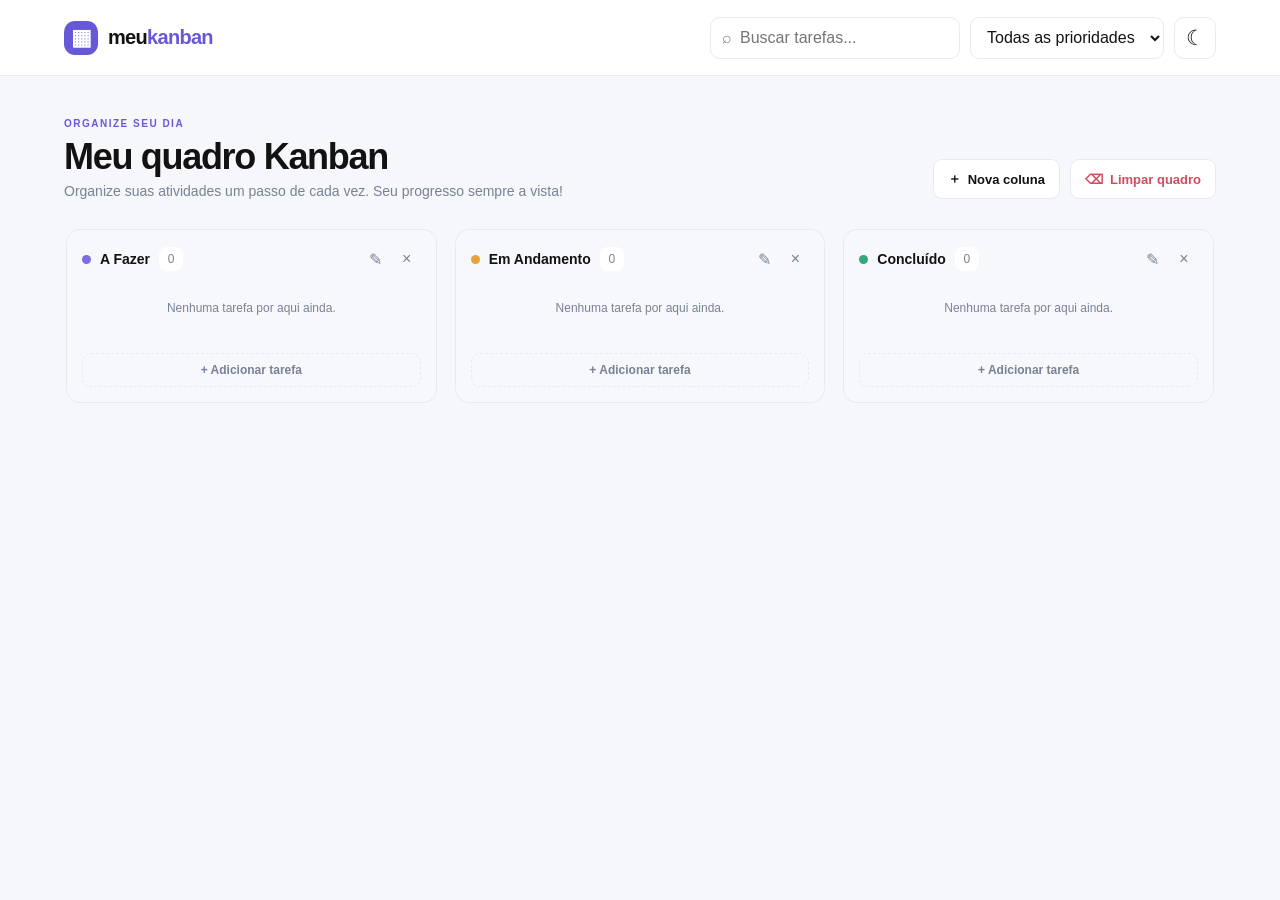
==== index.html @ 125c1226 "codigo projeto kanban" ====
<!doctype html>
<html lang="pt-BR">
<head>
  <!-- Define a codificação, a adaptação para telas móveis e a cor do navegador. -->
  <meta charset="utf-8">
  <meta name="viewport" content="width=device-width, initial-scale=1">
  <meta name="theme-color" content="#f5f7fb">
  <!-- Identifica a página e carrega os estilos e o comportamento da aplicação. -->
  <title>Meu Kanban</title>
  <link rel="stylesheet" href="style.css">
  <script src="script.js" defer></script>
</head>
<body>
  <!-- Cabeçalho com a marca, busca, filtro de prioridade e alternância de tema. -->
  <header class="app-header">
    <!-- A marca também funciona como link para o início da página. -->
    <a class="brand" href="#" aria-label="Meu Kanban, início">
      <span class="brand-icon" aria-hidden="true">▦</span>
      <span>meu<span class="brand-accent">kanban</span></span>
    </a>
    <div class="header-actions">
      <!-- Os rótulos invisíveis dão nomes acessíveis aos controles. -->
      <label class="sr-only" for="busca">Buscar tarefas</label>
      <span class="search-wrap">
        <span aria-hidden="true">⌕</span>
        <input id="busca" type="search" placeholder="Buscar tarefas..." autocomplete="off">
      </span>
      <!-- Filtra os cartões pelo nível de prioridade selecionado. -->
      <label class="sr-only" for="filtro-prioridade">Filtrar por prioridade</label>
      <select id="filtro-prioridade" class="filter-select">
        <option value="">Todas as prioridades</option>
        <option value="baixa">Baixa</option>
        <option value="media">Média</option>
        <option value="alta">Alta</option>
      </select>
      <!-- O JavaScript atualiza o ícone e o rótulo conforme o tema ativo. -->
      <button id="btn-tema" class="icon-button" type="button" aria-label="Ativar tema escuro" title="Alternar tema">
        <span aria-hidden="true">☾</span>
      </button>
    </div>
  </header>

  <!-- Área principal: apresentação, ações globais, avisos e quadro renderizado. -->
  <main class="main-content">
    <section class="intro" aria-labelledby="titulo-pagina">
      <div>
        <p class="eyebrow">ORGANIZE SEU DIA</p>
        <h1 id="titulo-pagina">Meu quadro Kanban</h1>
        <p class="subtitle">Organize suas atividades um passo de cada vez. Seu progresso sempre a vista!</p>
      </div>
      <!-- Ações para criar colunas e remover todas as tarefas do quadro. -->
      <div class="board-actions">
        <button id="btn-adicionar-coluna" class="button button-secondary" type="button">
          <span aria-hidden="true">＋</span> Nova coluna
        </button>
        <button id="btn-limpar" class="button button-danger" type="button">
          <span aria-hidden="true">⌫</span> Limpar quadro
        </button>
      </div>
    </section>

    <!-- Região acessível usada para mensagens temporárias de erro e orientação. -->
    <p id="aviso" class="notice" role="status" aria-live="polite" hidden></p>
    <!-- O JavaScript preenche este contêiner com as colunas e os cartões. -->
    <section id="quadro" class="board" aria-label="Quadro Kanban"></section>
  </main>

  <!-- Diálogo de criação e edição de tarefas, aberto pelo código JavaScript. -->
  <dialog id="modal-tarefa" class="task-dialog" aria-labelledby="modal-titulo">
    <form id="form-tarefa" novalidate>
      <!-- Título e controle para fechar o formulário. -->
      <div class="dialog-heading">
        <div>
          <p class="eyebrow">SEU QUADRO, SUAS REGRAS</p>
          <h2 id="modal-titulo">Nova tarefa</h2>
        </div>
        <button id="btn-fechar-modal" class="icon-button close-button" type="button" aria-label="Fechar janela">×</button>
      </div>

      <!-- Campos principais; o título é obrigatório e a validação é exibida no formulário. -->
      <label for="campo-titulo">Título <span aria-hidden="true">*</span></label>
      <input id="campo-titulo" name="titulo" type="text" maxlength="120" required placeholder="Ex.: Preparar apresentação">
      <p id="erro-titulo" class="field-error" role="alert" hidden>Informe um título para a tarefa.</p>

      <!-- Descrição opcional com limite de caracteres. -->
      <label for="campo-descricao">Descrição <span class="optional">(opcional)</span></label>
      <textarea id="campo-descricao" name="descricao" rows="4" maxlength="1000" placeholder="Adicione mais detalhes..."></textarea>

      <!-- Prioridade inicial e data de entrega opcional da tarefa. -->
      <div class="form-row">
        <div>
          <label for="campo-prioridade">Prioridade</label>
          <select id="campo-prioridade" name="prioridade">
            <option value="baixa">Baixa</option>
            <option value="media" selected>Média</option>
            <option value="alta">Alta</option>
          </select>
        </div>
        <div>
          <label for="campo-entrega">Data de entrega <span class="optional">(opcional)</span></label>
          <input id="campo-entrega" name="entrega" type="date">
        </div>
      </div>

      <!-- Permite descartar o formulário ou salvar a tarefa. -->
      <div class="dialog-actions">
        <button id="btn-cancelar" class="button button-secondary" type="button">Cancelar</button>
        <button class="button button-primary" type="submit">Salvar tarefa</button>
      </div>
    </form>
  </dialog>
</body>
</html>
---- style.css ----
/* Variáveis visuais do tema claro, usado como aparência padrão da aplicação. */
:root {
  color-scheme: light;
  --page: #f5f7fb;
  --surface: #ffffff;
  --surface-soft: #f8f9fc;
  --text: #121213;
  --muted: #788196;
  --line: #e7eaf1;
  --accent: #6758d8;
  --accent-hover: #5546c5;
  --shadow: 0 10px 28px rgb(34 42 68 / 7%);
  --low: #25966b;
  --low-bg: #e5f6ee;
  --medium: #c18116;
  --medium-bg: #fff3d8;
  --high: #d34b60;
  --high-bg: #ffeaed;
}

/* Substitui as cores globais quando o documento está no tema escuro. */
:root[data-tema="escuro"] {
  color-scheme: dark;
  --page: #171a24;
  --surface: #222633;
  --surface-soft: #101011;
  --text: #edf0f7;
  --muted: #a4acc0;
  --line: #363c4d;
  --accent: #a59aff;
  --accent-hover: #b7afff;
  --shadow: 0 10px 28px rgb(0 0 0 / 20%);
  --low: #71d5a8;
  --low-bg: #213d35;
  --medium: #f2c56b;
  --medium-bg: #463a26;
  --high: #ff8997;
  --high-bg: #482b34;
}

/* Regras básicas de dimensionamento, tipografia e foco acessível dos controles. */
* { box-sizing: border-box; }

body {
  margin: 0;
  min-width: 320px;
  background: var(--page);
  color: var(--text);
  font-family: "DM Sans", "Segoe UI", sans-serif;
  transition: background-color .2s, color .2s;
}

button, input, textarea, select { font: inherit; }
button { color: inherit; }
button:focus-visible, input:focus-visible, textarea:focus-visible, select:focus-visible, a:focus-visible {
  outline: 3px solid color-mix(in srgb, var(--accent) 45%, transparent);
  outline-offset: 2px;
}

/* Barra superior: marca à esquerda e ferramentas de busca, filtro e tema à direita. */
.app-header {
  height: 76px;
  display: flex;
  align-items: center;
  justify-content: space-between;
  gap: 20px;
  padding: 0 clamp(20px, 5vw, 76px);
  background: var(--surface);
  border-bottom: 1px solid var(--line);
}

.brand {
  display: inline-flex;
  align-items: center;
  gap: 10px;
  color: var(--text);
  font: 800 20px Manrope, "Segoe UI", sans-serif;
  text-decoration: none;
  letter-spacing: -.7px;
  white-space: nowrap;
}

.brand-icon {
  display: grid;
  width: 34px;
  height: 34px;
  place-items: center;
  border-radius: 11px;
  background: var(--accent);
  color: white;
  font-size: 22px;
}

.brand-accent { color: var(--accent); }
.header-actions, .board-actions { display: flex; align-items: center; gap: 10px; }

.search-wrap {
  display: flex;
  align-items: center;
  gap: 8px;
  width: min(250px, 28vw);
  padding: 0 11px;
  border: 1px solid var(--line);
  border-radius: 10px;
  color: var(--muted);
  background: var(--surface);
}

.search-wrap input {
  width: 100%;
  min-width: 0;
  height: 40px;
  padding: 0;
  border: 0;
  outline: 0;
  color: var(--text);
  background: transparent;
}

.search-wrap:focus-within { outline: 3px solid color-mix(in srgb, var(--accent) 35%, transparent); }
.search-wrap input:focus-visible { outline: 0; }
.filter-select, .form-row select, .form-row input {
  min-height: 42px;
  padding: 0 12px;
  border: 1px solid var(--line);
  border-radius: 9px;
  color: var(--text);
  background: var(--surface);
}

.icon-button {
  display: inline-grid;
  width: 42px;
  height: 42px;
  flex: 0 0 auto;
  place-items: center;
  border: 1px solid var(--line);
  border-radius: 10px;
  background: var(--surface);
  cursor: pointer;
  font-size: 21px;
}

.icon-button:hover, .button-secondary:hover { background: var(--surface-soft); }

/* Limita e centraliza o conteúdo principal e organiza título e ações da página. */
.main-content { max-width: 1500px; margin: 0 auto; padding: 42px clamp(20px, 5vw, 76px) 60px; }
.intro { display: flex; align-items: end; justify-content: space-between; gap: 20px; margin-bottom: 28px; }
.eyebrow { margin: 0 0 7px; color: var(--accent); font-size: 10px; font-weight: 700; letter-spacing: 1.5px; }
h1, h2, h3, p { margin-top: 0; }
h1, h2 { font-family: Manrope, "Segoe UI", sans-serif; }
h1 { margin-bottom: 5px; font-size: clamp(27px, 4vw, 36px); letter-spacing: -1.3px; }
.subtitle { margin-bottom: 0; color: var(--muted); font-size: 14px; }

/* Estilos comuns e variações dos botões de ação. */
.button {
  min-height: 40px;
  display: inline-flex;
  align-items: center;
  justify-content: center;
  gap: 7px;
  padding: 0 14px;
  border: 1px solid transparent;
  border-radius: 9px;
  cursor: pointer;
  font-size: 13px;
  font-weight: 600;
  transition: background-color .15s, transform .15s;
}
.button:active { transform: translateY(1px); }
.button-primary { background: var(--accent); color: #fff; }
.button-primary:hover { background: var(--accent-hover); }
.button-secondary { border-color: var(--line); background: var(--surface); }
.button-danger { border-color: var(--line); background: var(--surface); color: var(--high); }
.button-danger:hover { background: var(--high-bg); }

/* Quadro horizontal e cartões de coluna, com realce para receber uma tarefa arrastada. */
.board {
  display: grid;
  grid-auto-columns: minmax(270px, 1fr);
  grid-auto-flow: column;
  align-items: start;
  gap: 18px;
  overflow-x: auto;
  padding: 2px 2px 20px;
}

.column {
  min-width: 0;
  padding: 15px;
  border: 1px solid var(--line);
  border-radius: 14px;
  background: color-mix(in srgb, var(--surface-soft) 75%, transparent);
  transition: background-color .15s, border-color .15s, box-shadow .15s;
}
.column.drop-target { border-color: var(--accent); background: color-mix(in srgb, var(--accent) 8%, var(--surface)); box-shadow: 0 0 0 3px color-mix(in srgb, var(--accent) 15%, transparent); }
.column-heading { display: flex; align-items: center; justify-content: space-between; gap: 8px; margin-bottom: 13px; }
.column-title-wrap { display: flex; min-width: 0; align-items: center; gap: 9px; }
.column-dot { width: 9px; height: 9px; flex: 0 0 auto; border-radius: 50%; background: var(--column-color); }
.column-heading h2 { overflow: hidden; margin: 0; font-size: 14px; font-weight: 700; text-overflow: ellipsis; white-space: nowrap; }
.column-count { display: grid; min-width: 24px; height: 24px; place-items: center; padding: 0 6px; border-radius: 8px; background: var(--surface); color: var(--muted); font-size: 12px; }
.column-controls { display: flex; gap: 3px; }
.small-icon {
  display: grid;
  width: 28px;
  height: 28px;
  place-items: center;
  padding: 0;
  border: 0;
  border-radius: 7px;
  background: transparent;
  color: var(--muted);
  cursor: pointer;
}
.small-icon:hover { background: var(--surface); color: var(--text); }
.small-icon.delete-column:hover { color: var(--high); }
.task-list { min-height: 38px; display: flex; flex-direction: column; gap: 10px; }
.empty-state { padding: 15px 8px; color: var(--muted); font-size: 12px; text-align: center; }

/* Cartões de tarefa, informações de prioridade e data, e ações individuais. */
.card {
  padding: 14px;
  border: 1px solid var(--line);
  border-radius: 11px;
  background: var(--surface);
  box-shadow: 0 3px 10px rgba(29, 40, 70, 0.04);
  cursor: grab;
}
.card:active { cursor: grabbing; }
.card.dragging { opacity: .4; }
.card h3 { margin: 10px 0 6px; font: 700 14px/1.45 Manrope, "Segoe UI", sans-serif; overflow-wrap: anywhere; }
.card-description { margin: 0 0 12px; color: var(--muted); font-size: 12px; line-height: 1.55; white-space: pre-wrap; overflow-wrap: anywhere; }
.priority-badge { display: inline-flex; align-items: center; gap: 5px; padding: 4px 8px; border-radius: 99px; font-size: 10px; font-weight: 700; }
.priority-baixa { color: var(--low); background: var(--low-bg); }
.priority-media { color: var(--medium); background: var(--medium-bg); }
.priority-alta { color: var(--high); background: var(--high-bg); }
.due-date { display: flex; align-items: center; gap: 5px; margin-bottom: 11px; color: var(--muted); font-size: 11px; }
.card-actions { display: flex; flex-wrap: wrap; gap: 6px; padding-top: 10px; border-top: 1px solid var(--line); }
.card-actions button { padding: 4px 7px; border: 0; border-radius: 6px; background: transparent; color: var(--muted); cursor: pointer; font-size: 11px; }
.card-actions button:hover { background: var(--surface-soft); color: var(--accent); }
.card-actions .delete-task:hover { color: var(--high); }
.add-task { width: 100%; margin-top: 11px; padding: 9px; border: 1px dashed var(--line); border-radius: 9px; background: transparent; color: var(--muted); cursor: pointer; font-size: 12px; font-weight: 600; }
.add-task:hover { border-color: var(--accent); color: var(--accent); background: color-mix(in srgb, var(--accent) 5%, transparent); }

/* Mensagens de status e rótulos apenas para leitores de tela. */
.notice { margin: 0 0 16px; padding: 11px 14px; border: 1px solid var(--high); border-radius: 9px; color: var(--high); background: var(--high-bg); font-size: 13px; }
.sr-only { position: absolute; width: 1px; height: 1px; padding: 0; overflow: hidden; clip: rect(0, 0, 0, 0); white-space: nowrap; clip-path: inset(50%); }

/* Apresentação do diálogo, fundo sobreposto e formulário de tarefa. */
.task-dialog { width: min(520px, calc(100% - 32px)); max-height: min(90vh, 760px); padding: 0; overflow: auto; border: 1px solid var(--line); border-radius: 16px; background: var(--surface); color: var(--text); box-shadow: var(--shadow); }
.task-dialog::backdrop { background: rgba(27, 49, 106, 0.55); backdrop-filter: blur(3px); }
.task-dialog form { padding: 25px; }
.dialog-heading { display: flex; align-items: start; justify-content: space-between; gap: 15px; margin-bottom: 23px; }
.dialog-heading h2 { margin: 0; font-size: 23px; letter-spacing: -.5px; }
.close-button { width: 34px; height: 34px; font-size: 24px; }
.task-dialog label { display: block; margin: 15px 0 7px; font-size: 12px; font-weight: 700; }
.task-dialog label span:not(.optional) { color: var(--high); }
.optional { color: var(--muted); font-weight: 400; }
.task-dialog input, .task-dialog textarea, .task-dialog select { width: 100%; border: 1px solid var(--line); border-radius: 9px; background: var(--surface); color: var(--text); }
.task-dialog input, .task-dialog select { min-height: 42px; padding: 0 11px; }
.task-dialog textarea { padding: 10px 11px; resize: vertical; }
.field-error { margin: 6px 0 0; color: var(--high); font-size: 12px; }
.form-row { display: grid; grid-template-columns: 1fr 1fr; gap: 14px; }
.form-row > div { min-width: 0; }
.dialog-actions { display: flex; justify-content: end; gap: 9px; margin-top: 24px; }

/* Ajustes para telas estreitas: cabeçalho flexível e colunas roláveis horizontalmente. */
@media (max-width: 700px) {
  .app-header { height: auto; min-height: 68px; flex-wrap: wrap; padding: 13px 18px; }
  .header-actions { flex: 1 1 100%; }
  .search-wrap { flex: 1; width: auto; }
  .filter-select { max-width: 180px; }
  .main-content { padding: 28px 18px 40px; }
  .intro { align-items: start; flex-direction: column; margin-bottom: 20px; }
  .board-actions { width: 100%; }
  .board-actions .button { flex: 1; }
  .board { grid-auto-columns: minmax(84vw, 1fr); gap: 12px; margin-right: -18px; padding-right: 18px; }
}

/* Simplifica campos e espaçamentos em telas de celular menores. */
@media (max-width: 420px) {
  .filter-select { max-width: 145px; padding: 0 7px; font-size: 11px; }
  .form-row { grid-template-columns: 1fr; gap: 0; }
  .task-dialog form { padding: 20px; }
}

/* Respeita a preferência do sistema por movimento reduzido. */
@media (prefers-reduced-motion: reduce) {
  *, *::before, *::after { scroll-behavior: auto !important; transition-duration: .01ms !important; }
}
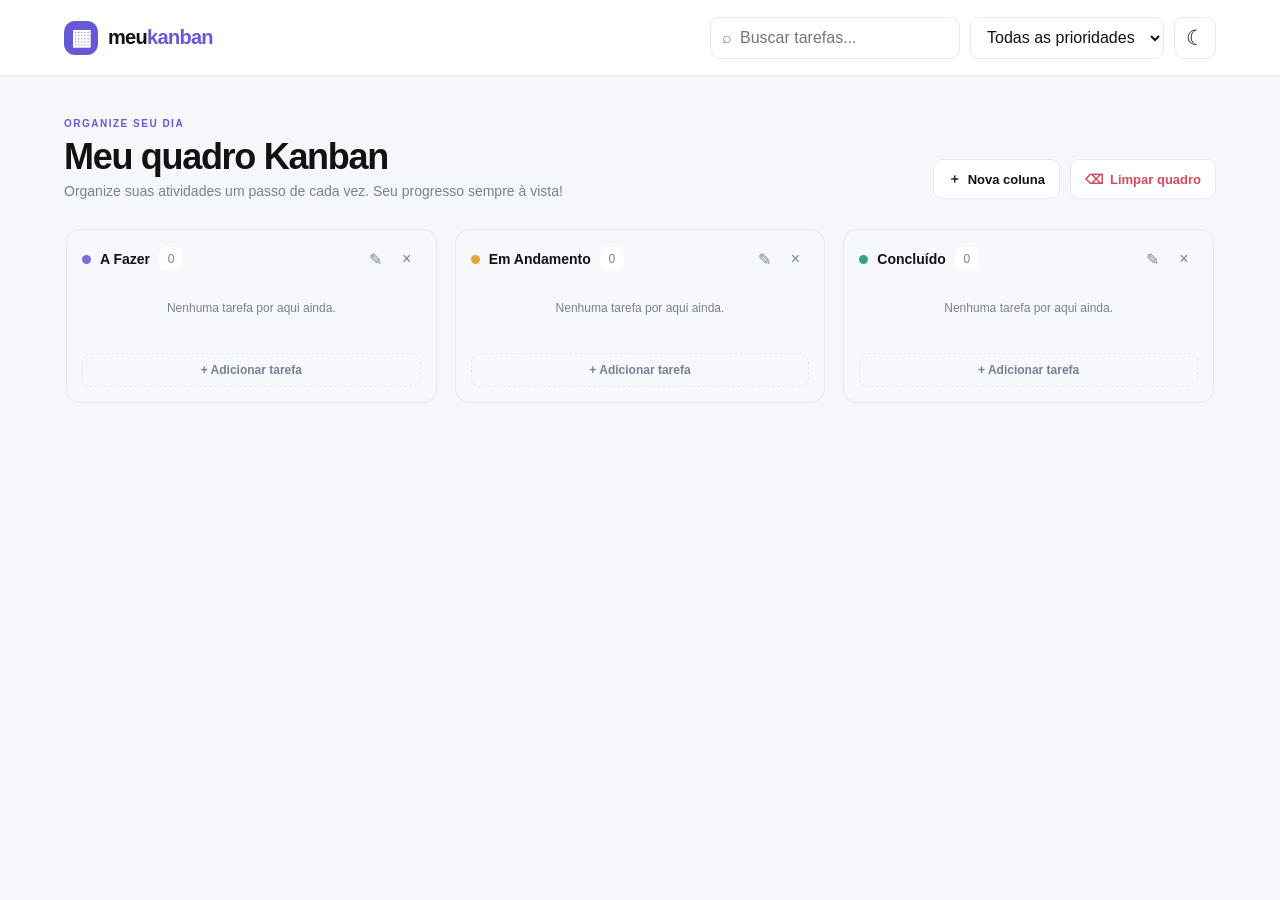
==== commit 0af4203a: "Corrige texto de apresentação do quadro Co-authored-by: Copilot <223556219+Copilot@users.noreply.git" ====
--- a/index.html
+++ b/index.html
@@ -46,7 +46,7 @@
       <div>
         <p class="eyebrow">ORGANIZE SEU DIA</p>
         <h1 id="titulo-pagina">Meu quadro Kanban</h1>
-        <p class="subtitle">Organize suas atividades um passo de cada vez. Seu progresso sempre a vista!</p>
+        <p class="subtitle">Organize suas atividades um passo de cada vez. Seu progresso sempre à vista!</p>
       </div>
       <!-- Ações para criar colunas e remover todas as tarefas do quadro. -->
       <div class="board-actions">
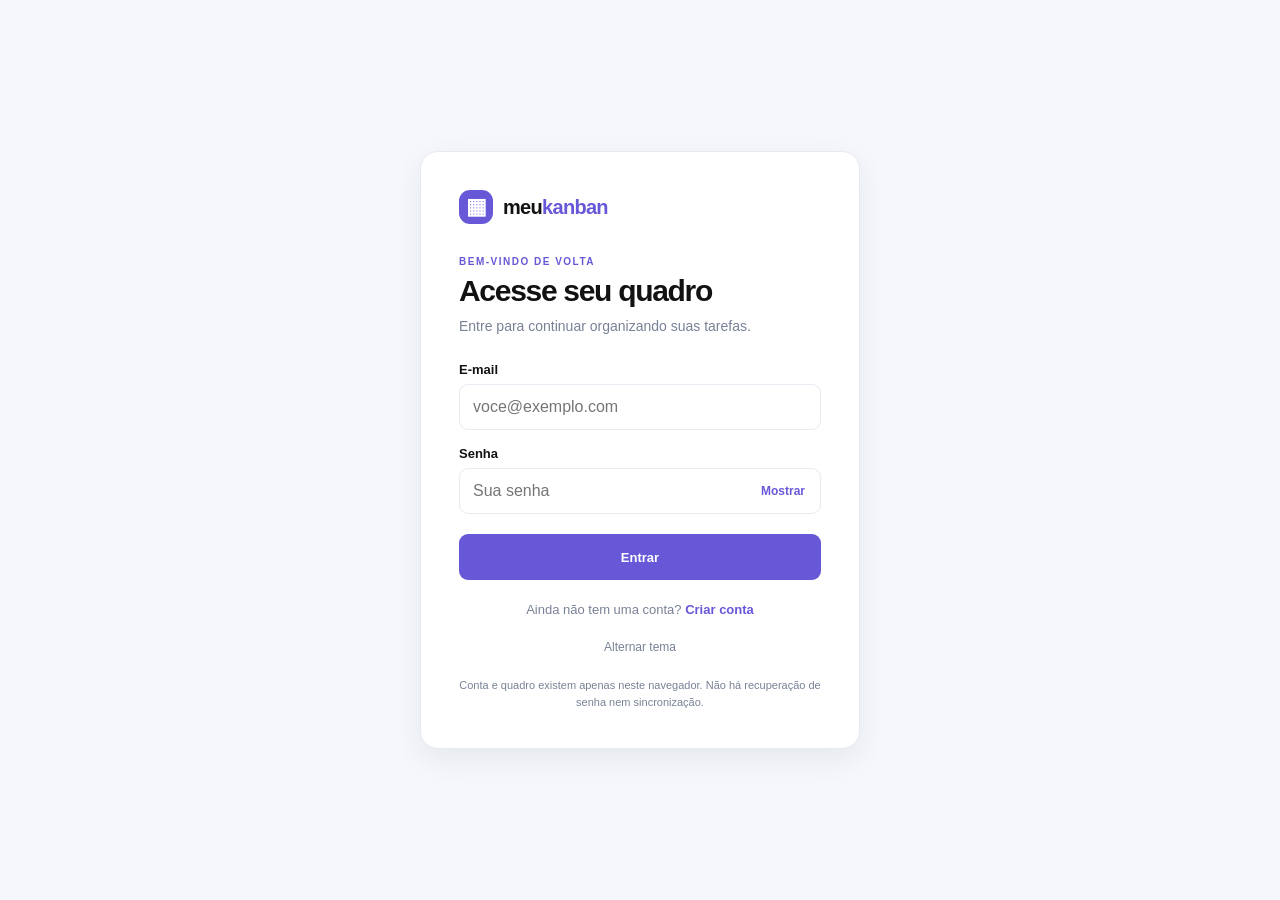
==== commit ac628f85: "criacao da area de login" ====
--- a/index.html
+++ b/index.html
@@ -8,13 +8,14 @@
   <!-- Identifica a página e carrega os estilos e o comportamento da aplicação. -->
   <title>Meu Kanban</title>
   <link rel="stylesheet" href="style.css">
+  <script src="security.js" defer></script>
   <script src="script.js" defer></script>
 </head>
-<body>
+<body hidden>
   <!-- Cabeçalho com a marca, busca, filtro de prioridade e alternância de tema. -->
   <header class="app-header">
     <!-- A marca também funciona como link para o início da página. -->
-    <a class="brand" href="#" aria-label="Meu Kanban, início">
+    <a class="brand" href="./" aria-label="Meu Kanban, início">
       <span class="brand-icon" aria-hidden="true">▦</span>
       <span>meu<span class="brand-accent">kanban</span></span>
     </a>
@@ -37,6 +38,8 @@
       <button id="btn-tema" class="icon-button" type="button" aria-label="Ativar tema escuro" title="Alternar tema">
         <span aria-hidden="true">☾</span>
       </button>
+      <span id="email-usuario" class="user-email" aria-label="Conta conectada"></span>
+      <button id="btn-sair" class="button button-secondary logout-button" type="button">Sair</button>
     </div>
   </header>
 
@@ -59,6 +62,10 @@
       </div>
     </section>
 
+    <p class="local-storage-notice">
+      Quadro criptografado e salvo somente neste navegador. O login local não substitui autenticação de servidor.
+      Não há sincronização entre dispositivos.
+    </p>
     <!-- Região acessível usada para mensagens temporárias de erro e orientação. -->
     <p id="aviso" class="notice" role="status" aria-live="polite" hidden></p>
     <!-- O JavaScript preenche este contêiner com as colunas e os cartões. -->
--- a/style.css
+++ b/style.css
@@ -93,6 +93,8 @@
 
 .brand-accent { color: var(--accent); }
 .header-actions, .board-actions { display: flex; align-items: center; gap: 10px; }
+.user-email { max-width: 190px; overflow: hidden; color: var(--muted); font-size: 12px; text-overflow: ellipsis; white-space: nowrap; }
+.logout-button { min-height: 38px; }
 
 .search-wrap {
   display: flex;
@@ -244,7 +246,30 @@
 
 /* Mensagens de status e rótulos apenas para leitores de tela. */
 .notice { margin: 0 0 16px; padding: 11px 14px; border: 1px solid var(--high); border-radius: 9px; color: var(--high); background: var(--high-bg); font-size: 13px; }
+.local-storage-notice { margin: 0 0 18px; padding: 11px 14px; border: 1px solid var(--line); border-radius: 9px; color: var(--muted); background: var(--surface); font-size: 12px; line-height: 1.5; }
 .sr-only { position: absolute; width: 1px; height: 1px; padding: 0; overflow: hidden; clip: rect(0, 0, 0, 0); white-space: nowrap; clip-path: inset(50%); }
+
+/* Formulários locais de autenticação, com as mesmas cores do quadro. */
+.auth-page { min-height: 100vh; display: grid; place-items: center; padding: 24px; }
+.auth-card { width: min(100%, 440px); padding: 38px; border: 1px solid var(--line); border-radius: 18px; background: var(--surface); box-shadow: var(--shadow); }
+.auth-brand { margin-bottom: 32px; }
+.auth-card h1 { margin-bottom: 8px; font-size: 30px; }
+.auth-subtitle { margin-bottom: 25px; color: var(--muted); font-size: 14px; line-height: 1.5; }
+.auth-card label { display: block; margin: 16px 0 7px; font-size: 13px; font-weight: 700; }
+.auth-card input { width: 100%; min-height: 46px; padding: 0 13px; border: 1px solid var(--line); border-radius: 9px; background: var(--surface); color: var(--text); }
+.password-field { position: relative; }
+.password-field input { padding-right: 86px; }
+.password-toggle { position: absolute; top: 50%; right: 10px; padding: 6px; transform: translateY(-50%); border: 0; background: transparent; color: var(--accent); cursor: pointer; font-size: 12px; font-weight: 700; }
+.password-hint { display: block; margin-top: 7px; color: var(--muted); font-size: 11px; }
+.auth-submit { width: 100%; min-height: 46px; margin-top: 20px; }
+.auth-submit:disabled { cursor: wait; opacity: .7; }
+.auth-error { margin: 13px 0 0; color: var(--high); font-size: 13px; line-height: 1.45; }
+.auth-error.success { color: var(--low); }
+.auth-footer { margin: 22px 0 0; color: var(--muted); font-size: 13px; text-align: center; }
+.auth-footer a { color: var(--accent); font-weight: 700; text-decoration: none; }
+.auth-footer a:hover { text-decoration: underline; }
+.theme-toggle { display: block; margin: 18px auto 0; padding: 5px 8px; border: 0; background: transparent; color: var(--muted); cursor: pointer; font-size: 12px; }
+.auth-disclaimer { margin: 18px 0 0; color: var(--muted); font-size: 11px; line-height: 1.5; text-align: center; }
 
 /* Apresentação do diálogo, fundo sobreposto e formulário de tarefa. */
 .task-dialog { width: min(520px, calc(100% - 32px)); max-height: min(90vh, 760px); padding: 0; overflow: auto; border: 1px solid var(--line); border-radius: 16px; background: var(--surface); color: var(--text); box-shadow: var(--shadow); }
@@ -282,9 +307,16 @@
   .filter-select { max-width: 145px; padding: 0 7px; font-size: 11px; }
   .form-row { grid-template-columns: 1fr; gap: 0; }
   .task-dialog form { padding: 20px; }
+  .auth-card { padding: 27px 22px; }
 }
 
 /* Respeita a preferência do sistema por movimento reduzido. */
 @media (prefers-reduced-motion: reduce) {
   *, *::before, *::after { scroll-behavior: auto !important; transition-duration: .01ms !important; }
 }
+
+@media (max-width: 1000px) {
+  .app-header { height: auto; min-height: 68px; flex-wrap: wrap; padding: 13px 18px; }
+  .header-actions { flex: 1 1 100%; }
+  .user-email { margin-left: auto; }
+}
